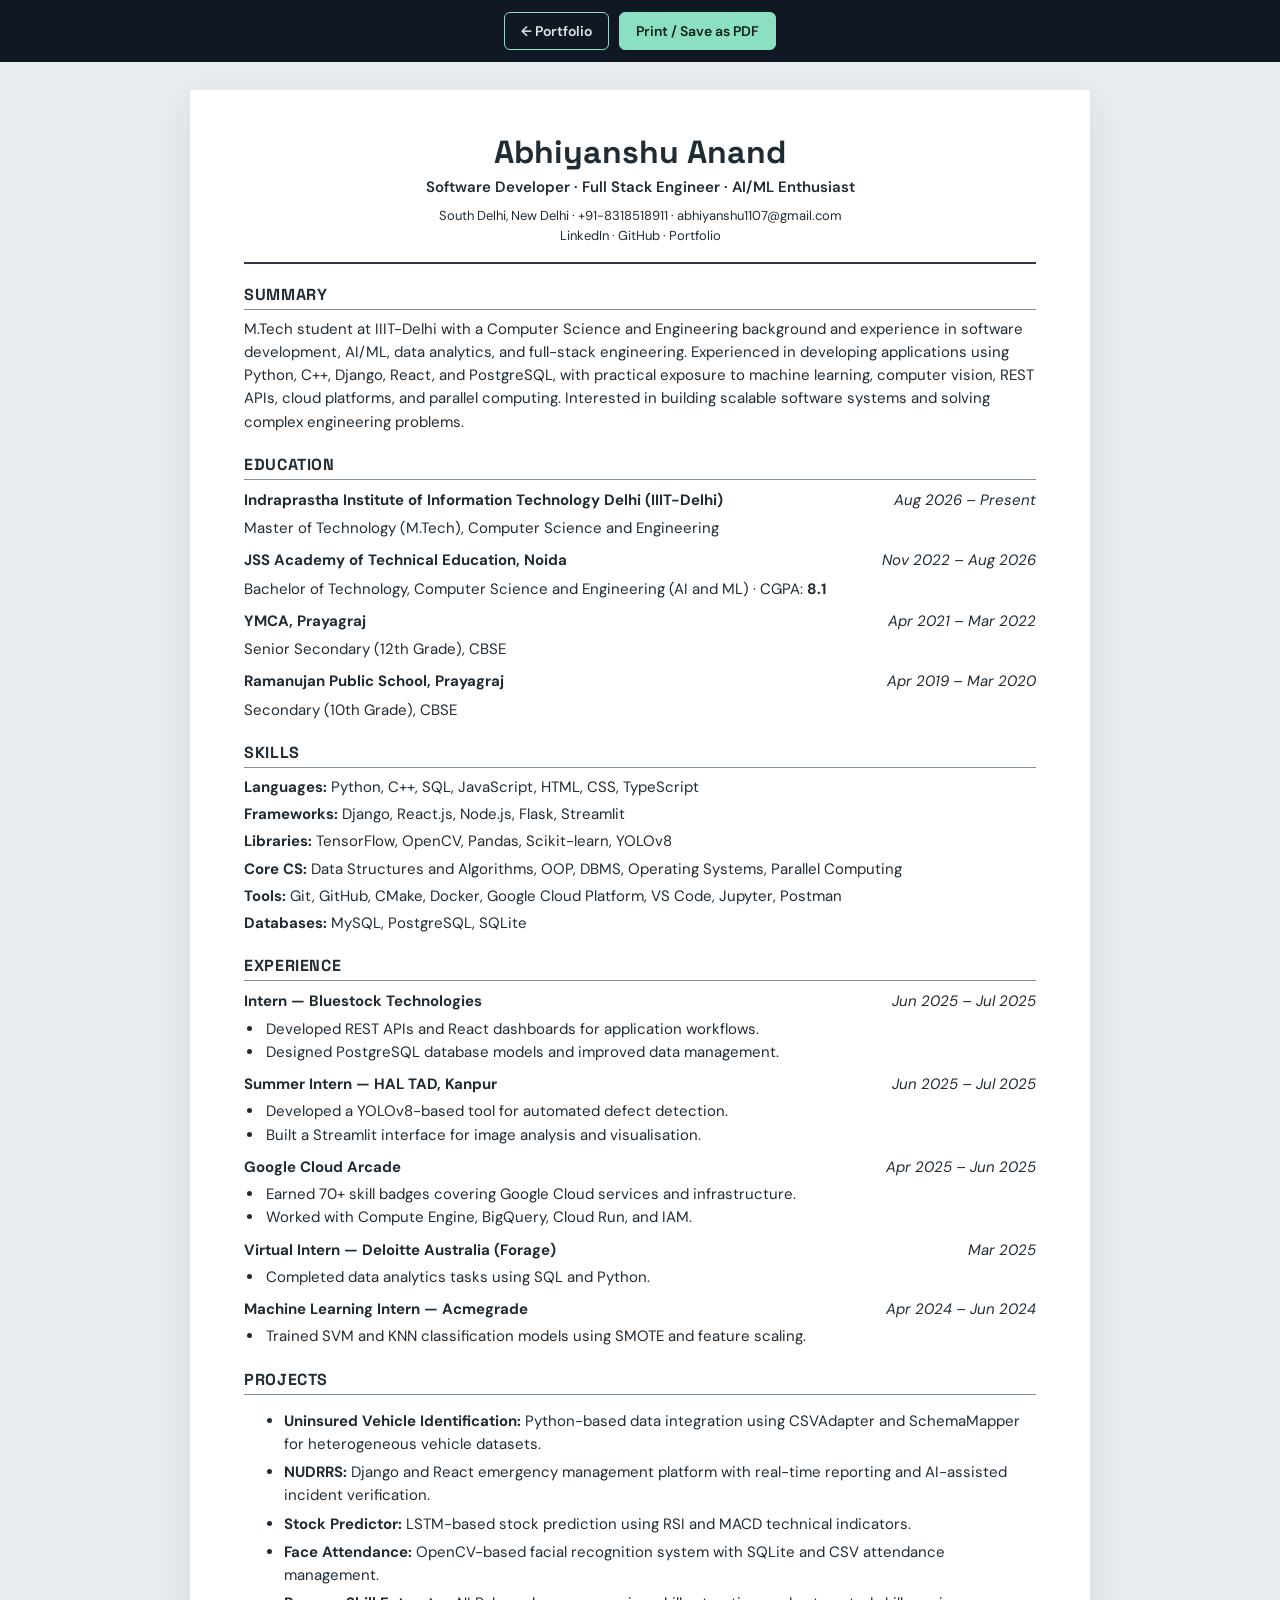
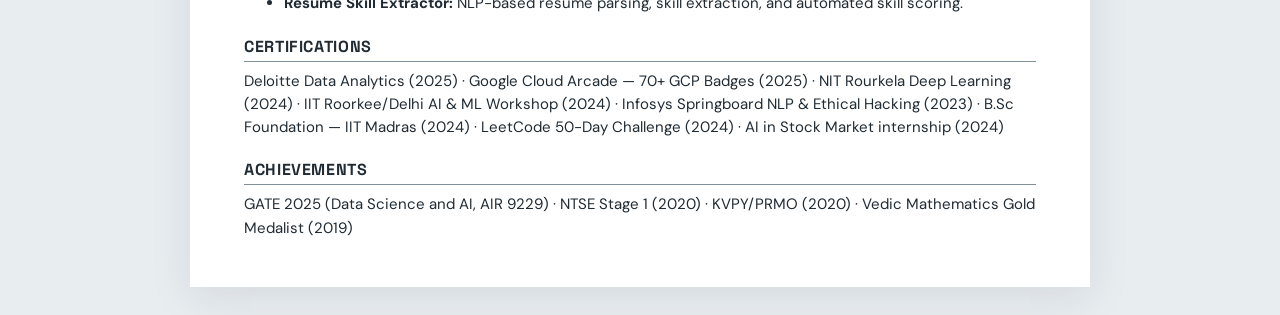
==== resume.html @ 779f6395 "Update portfolio content to match current resume" ====
<!doctype html>
<html lang="en">
<head>
  <meta charset="utf-8">
  <meta name="viewport" content="width=device-width, initial-scale=1">
  <meta name="description" content="Resume of Abhiyanshu Anand — Software Developer, Full Stack Engineer, and AI/ML Enthusiast.">
  <title>Resume | Abhiyanshu Anand</title>
  <link rel="preconnect" href="https://fonts.googleapis.com">
  <link rel="preconnect" href="https://fonts.gstatic.com" crossorigin>
  <link href="https://fonts.googleapis.com/css2?family=DM+Sans:wght@400;500;600;700&family=Space+Grotesk:wght@600;700&display=swap" rel="stylesheet">
  <style>
    *{box-sizing:border-box}body{margin:0;background:#e8edf0;color:#202b34;font:15px/1.55 'DM Sans',sans-serif}.actions{position:sticky;top:0;padding:12px;text-align:center;background:#101923}.actions a,.actions button{display:inline-block;margin:0 5px;padding:9px 16px;border:1px solid #8be0c1;border-radius:6px;background:#8be0c1;color:#10221e;font:600 14px 'DM Sans',sans-serif;text-decoration:none;cursor:pointer}.actions a{background:transparent;color:#dce7e9}.page{width:min(900px,calc(100% - 32px));margin:28px auto;padding:42px 54px;background:#fff;box-shadow:0 10px 40px #17233018}.header{text-align:center;border-bottom:2px solid #263a46;padding-bottom:15px}.header h1{margin:0;font:700 32px 'Space Grotesk',sans-serif}.role{margin:4px 0 7px;font-weight:600}.contact{margin:0;font-size:13px}.contact a{color:inherit;text-decoration:none}.section{margin-top:20px}.section h2{margin:0 0 8px;padding-bottom:4px;border-bottom:1px solid #82909a;font:700 16px 'Space Grotesk',sans-serif;text-transform:uppercase;letter-spacing:.04em}.section p{margin:5px 0}.row{display:flex;justify-content:space-between;gap:15px}.row strong{font-weight:700}.date{white-space:nowrap;font-style:italic}.entry{margin:9px 0}.entry ul{margin:4px 0;padding-left:20px}.entry li{padding-left:2px}.skills p{margin:4px 0}.projects li,.certs li{margin:5px 0}.muted{color:#53616b}
    @media(max-width:600px){.page{margin:14px auto;padding:25px 20px}.row{display:block}.date{display:block}.contact{line-height:1.8}}
    @media print{@page{size:A4;margin:12mm}body{background:#fff;font-size:10pt}.actions{display:none}.page{width:auto;margin:0;padding:0;box-shadow:none}.section{margin-top:13px}.header{padding-bottom:10px}.header h1{font-size:23pt}.section h2{font-size:11pt}.entry,.education-entry{break-inside:avoid}a{color:inherit;text-decoration:none}}
  </style>
</head>
<body>
  <div class="actions"><a href="index.html">← Portfolio</a><button type="button" onclick="window.print()">Print / Save as PDF</button></div>
  <main class="page">
    <header class="header"><h1>Abhiyanshu Anand</h1><p class="role">Software Developer · Full Stack Engineer · AI/ML Enthusiast</p><p class="contact">South Delhi, New Delhi · <a href="tel:+918318518911">+91-8318518911</a> · <a href="mailto:abhiyanshu1107@gmail.com">abhiyanshu1107@gmail.com</a><br><a href="https://www.linkedin.com/in/abhiyanshu-anand-617963281">LinkedIn</a> · <a href="https://github.com/Abhi110704">GitHub</a> · <a href="https://abhi110704.github.io/">Portfolio</a></p></header>
    <section class="section"><h2>Summary</h2><p>M.Tech student at IIIT-Delhi with a Computer Science and Engineering background and experience in software development, AI/ML, data analytics, and full-stack engineering. Experienced in developing applications using Python, C++, Django, React, and PostgreSQL, with practical exposure to machine learning, computer vision, REST APIs, cloud platforms, and parallel computing. Interested in building scalable software systems and solving complex engineering problems.</p></section>
    <section class="section"><h2>Education</h2>
      <div class="entry"><div class="row"><strong>Indraprastha Institute of Information Technology Delhi (IIIT-Delhi)</strong><span class="date">Aug 2026 – Present</span></div><p>Master of Technology (M.Tech), Computer Science and Engineering</p></div>
      <div class="entry"><div class="row"><strong>JSS Academy of Technical Education, Noida</strong><span class="date">Nov 2022 – Aug 2026</span></div><p>Bachelor of Technology, Computer Science and Engineering (AI and ML) · CGPA: <strong>8.1</strong></p></div>
      <div class="entry"><div class="row"><strong>YMCA, Prayagraj</strong><span class="date">Apr 2021 – Mar 2022</span></div><p>Senior Secondary (12th Grade), CBSE</p></div>
      <div class="entry"><div class="row"><strong>Ramanujan Public School, Prayagraj</strong><span class="date">Apr 2019 – Mar 2020</span></div><p>Secondary (10th Grade), CBSE</p></div>
    </section>
    <section class="section skills"><h2>Skills</h2><p><strong>Languages:</strong> Python, C++, SQL, JavaScript, HTML, CSS, TypeScript</p><p><strong>Frameworks:</strong> Django, React.js, Node.js, Flask, Streamlit</p><p><strong>Libraries:</strong> TensorFlow, OpenCV, Pandas, Scikit-learn, YOLOv8</p><p><strong>Core CS:</strong> Data Structures and Algorithms, OOP, DBMS, Operating Systems, Parallel Computing</p><p><strong>Tools:</strong> Git, GitHub, CMake, Docker, Google Cloud Platform, VS Code, Jupyter, Postman</p><p><strong>Databases:</strong> MySQL, PostgreSQL, SQLite</p></section>
    <section class="section"><h2>Experience</h2>
      <div class="entry"><div class="row"><strong>Intern — Bluestock Technologies</strong><span class="date">Jun 2025 – Jul 2025</span></div><ul><li>Developed REST APIs and React dashboards for application workflows.</li><li>Designed PostgreSQL database models and improved data management.</li></ul></div>
      <div class="entry"><div class="row"><strong>Summer Intern — HAL TAD, Kanpur</strong><span class="date">Jun 2025 – Jul 2025</span></div><ul><li>Developed a YOLOv8-based tool for automated defect detection.</li><li>Built a Streamlit interface for image analysis and visualisation.</li></ul></div>
      <div class="entry"><div class="row"><strong>Google Cloud Arcade</strong><span class="date">Apr 2025 – Jun 2025</span></div><ul><li>Earned 70+ skill badges covering Google Cloud services and infrastructure.</li><li>Worked with Compute Engine, BigQuery, Cloud Run, and IAM.</li></ul></div>
      <div class="entry"><div class="row"><strong>Virtual Intern — Deloitte Australia (Forage)</strong><span class="date">Mar 2025</span></div><ul><li>Completed data analytics tasks using SQL and Python.</li></ul></div>
      <div class="entry"><div class="row"><strong>Machine Learning Intern — Acmegrade</strong><span class="date">Apr 2024 – Jun 2024</span></div><ul><li>Trained SVM and KNN classification models using SMOTE and feature scaling.</li></ul></div>
    </section>
    <section class="section projects"><h2>Projects</h2><ul><li><strong>Uninsured Vehicle Identification:</strong> Python-based data integration using CSVAdapter and SchemaMapper for heterogeneous vehicle datasets.</li><li><strong>NUDRRS:</strong> Django and React emergency management platform with real-time reporting and AI-assisted incident verification.</li><li><strong>Stock Predictor:</strong> LSTM-based stock prediction using RSI and MACD technical indicators.</li><li><strong>Face Attendance:</strong> OpenCV-based facial recognition system with SQLite and CSV attendance management.</li><li><strong>Resume Skill Extractor:</strong> NLP-based resume parsing, skill extraction, and automated skill scoring.</li></ul></section>
    <section class="section certs"><h2>Certifications</h2><p>Deloitte Data Analytics (2025) · Google Cloud Arcade — 70+ GCP Badges (2025) · NIT Rourkela Deep Learning (2024) · IIT Roorkee/Delhi AI & ML Workshop (2024) · Infosys Springboard NLP & Ethical Hacking (2023) · B.Sc Foundation — IIT Madras (2024) · LeetCode 50-Day Challenge (2024) · AI in Stock Market internship (2024)</p></section>
    <section class="section"><h2>Achievements</h2><p>GATE 2025 (Data Science and AI, AIR 9229) · NTSE Stage 1 (2020) · KVPY/PRMO (2020) · Vedic Mathematics Gold Medalist (2019)</p></section>
  </main>
</body>
</html>
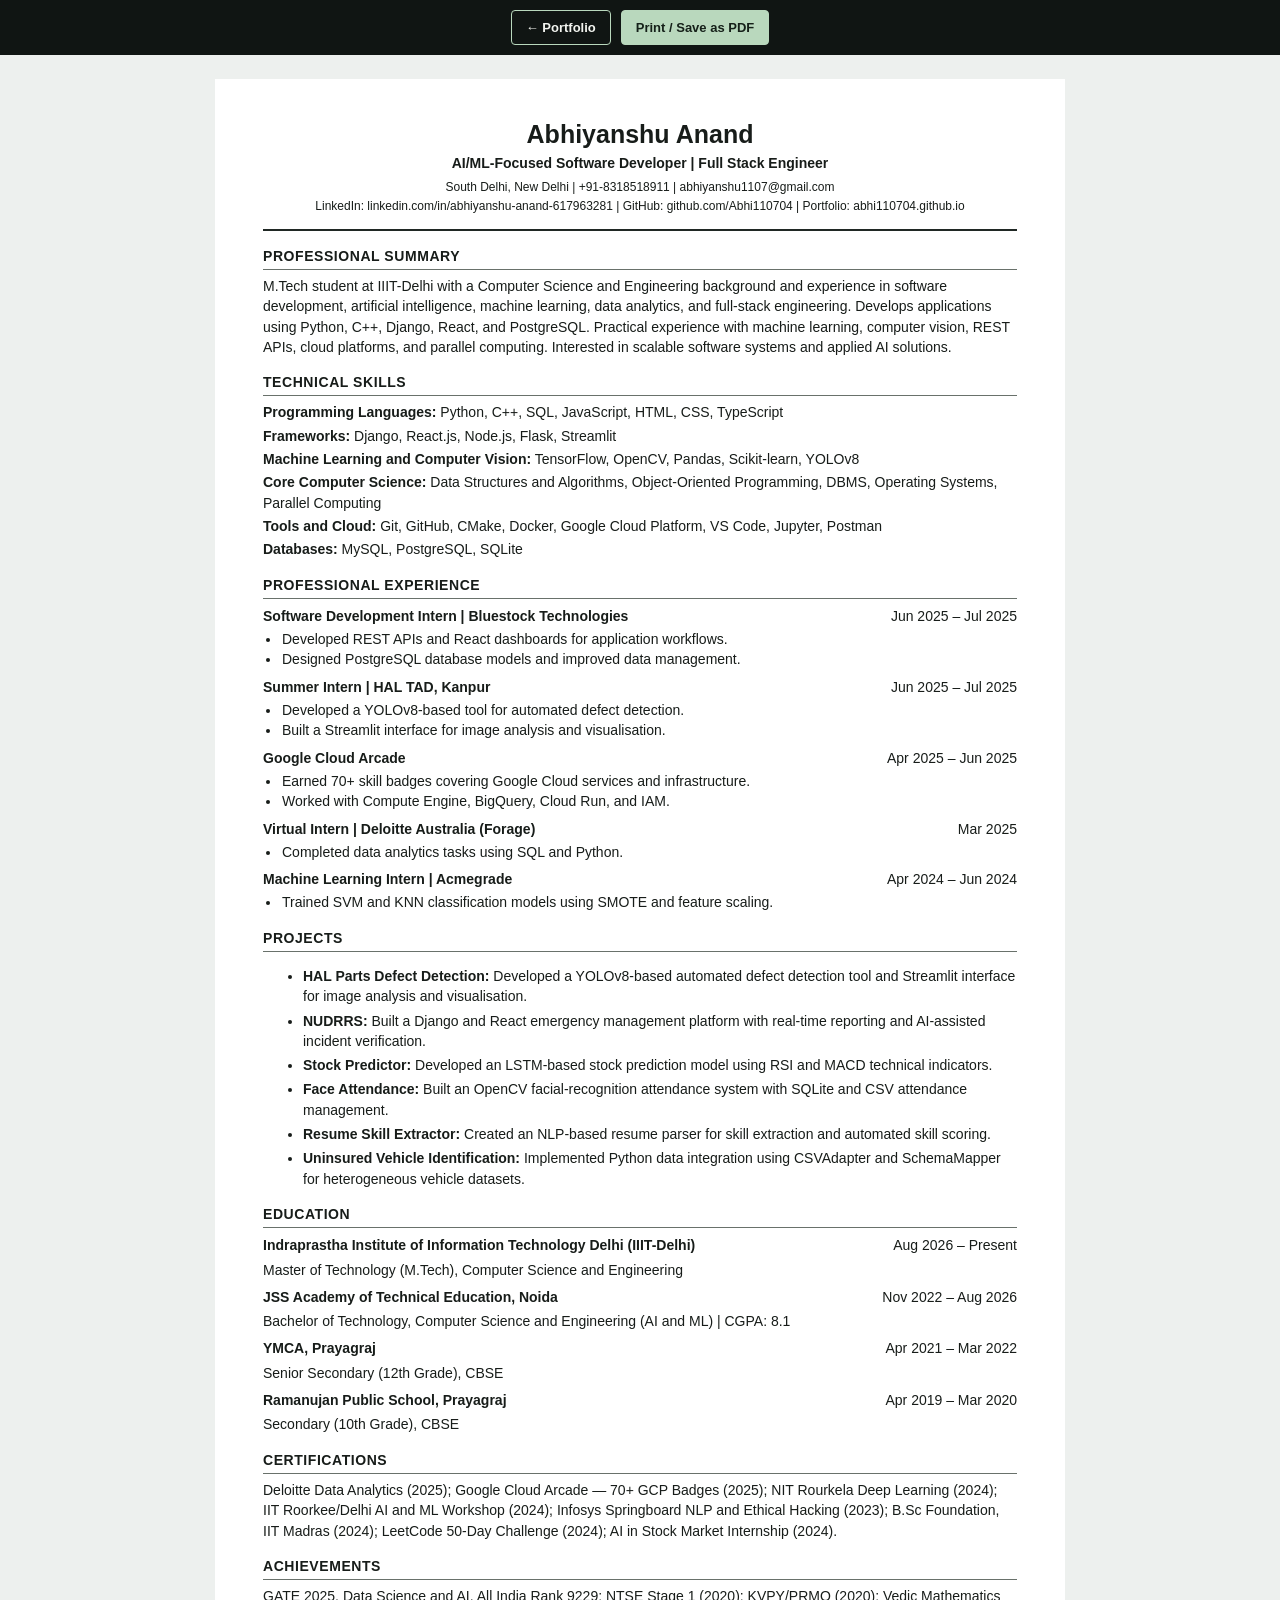
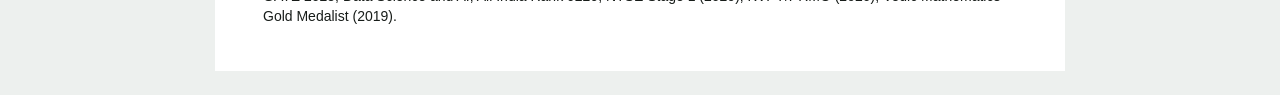
==== commit f02c70c4: "Strengthen recruiter positioning and ATS-compatible resume" ====
--- a/resume.html
+++ b/resume.html
@@ -3,39 +3,50 @@
 <head>
   <meta charset="utf-8">
   <meta name="viewport" content="width=device-width, initial-scale=1">
-  <meta name="description" content="Resume of Abhiyanshu Anand — Software Developer, Full Stack Engineer, and AI/ML Enthusiast.">
-  <title>Resume | Abhiyanshu Anand</title>
-  <link rel="preconnect" href="https://fonts.googleapis.com">
-  <link rel="preconnect" href="https://fonts.gstatic.com" crossorigin>
-  <link href="https://fonts.googleapis.com/css2?family=DM+Sans:wght@400;500;600;700&family=Space+Grotesk:wght@600;700&display=swap" rel="stylesheet">
+  <meta name="description" content="ATS-friendly resume of Abhiyanshu Anand, AI/ML and software developer.">
+  <title>Abhiyanshu Anand - Resume</title>
   <style>
-    *{box-sizing:border-box}body{margin:0;background:#e8edf0;color:#202b34;font:15px/1.55 'DM Sans',sans-serif}.actions{position:sticky;top:0;padding:12px;text-align:center;background:#101923}.actions a,.actions button{display:inline-block;margin:0 5px;padding:9px 16px;border:1px solid #8be0c1;border-radius:6px;background:#8be0c1;color:#10221e;font:600 14px 'DM Sans',sans-serif;text-decoration:none;cursor:pointer}.actions a{background:transparent;color:#dce7e9}.page{width:min(900px,calc(100% - 32px));margin:28px auto;padding:42px 54px;background:#fff;box-shadow:0 10px 40px #17233018}.header{text-align:center;border-bottom:2px solid #263a46;padding-bottom:15px}.header h1{margin:0;font:700 32px 'Space Grotesk',sans-serif}.role{margin:4px 0 7px;font-weight:600}.contact{margin:0;font-size:13px}.contact a{color:inherit;text-decoration:none}.section{margin-top:20px}.section h2{margin:0 0 8px;padding-bottom:4px;border-bottom:1px solid #82909a;font:700 16px 'Space Grotesk',sans-serif;text-transform:uppercase;letter-spacing:.04em}.section p{margin:5px 0}.row{display:flex;justify-content:space-between;gap:15px}.row strong{font-weight:700}.date{white-space:nowrap;font-style:italic}.entry{margin:9px 0}.entry ul{margin:4px 0;padding-left:20px}.entry li{padding-left:2px}.skills p{margin:4px 0}.projects li,.certs li{margin:5px 0}.muted{color:#53616b}
-    @media(max-width:600px){.page{margin:14px auto;padding:25px 20px}.row{display:block}.date{display:block}.contact{line-height:1.8}}
-    @media print{@page{size:A4;margin:12mm}body{background:#fff;font-size:10pt}.actions{display:none}.page{width:auto;margin:0;padding:0;box-shadow:none}.section{margin-top:13px}.header{padding-bottom:10px}.header h1{font-size:23pt}.section h2{font-size:11pt}.entry,.education-entry{break-inside:avoid}a{color:inherit;text-decoration:none}}
+    *{box-sizing:border-box}body{margin:0;background:#edf0ee;color:#171c19;font:14px/1.45 Arial,Helvetica,sans-serif}.actions{position:sticky;top:0;padding:10px;text-align:center;background:#101513}.actions a,.actions button{display:inline-block;margin:0 5px;padding:9px 14px;border:1px solid #b9d8bd;border-radius:4px;background:#b9d8bd;color:#152019;font:600 13px Arial,sans-serif;text-decoration:none;cursor:pointer}.actions a{background:transparent;color:#f2f4ef}.page{width:min(850px,calc(100% - 32px));margin:24px auto;padding:40px 48px;background:#fff}.header{text-align:center;border-bottom:2px solid #202824;padding-bottom:12px}.header h1{margin:0;font-size:25px;line-height:1.2}.role{margin:4px 0;font-weight:700}.contact{margin:5px 0 0;font-size:12px;line-height:1.6}.contact a{color:inherit;text-decoration:none}.section{margin-top:15px}.section h2{margin:0 0 6px;padding-bottom:3px;border-bottom:1px solid #69716b;font-size:14px;text-transform:uppercase;letter-spacing:.04em}.section p{margin:4px 0}.row{display:flex;justify-content:space-between;gap:12px}.date{white-space:nowrap}.entry{margin:7px 0}.entry ul{margin:3px 0;padding-left:18px}.entry li{padding-left:1px}.skills p{margin:3px 0}.projects li,.certs li{margin:4px 0}.education-entry,.entry{break-inside:avoid}
+    @media(max-width:600px){.page{margin:12px auto;padding:24px 18px}.row{display:block}.date{display:block}.contact{line-height:1.8}}
+    @media print{@page{size:A4;margin:12mm}body{background:#fff;font-size:10pt}.actions{display:none}.page{width:auto;margin:0;padding:0}.section{margin-top:11px}.header{padding-bottom:8px}.header h1{font-size:20pt}.section h2{font-size:10.5pt}a{color:inherit;text-decoration:none}}
   </style>
 </head>
 <body>
   <div class="actions"><a href="index.html">← Portfolio</a><button type="button" onclick="window.print()">Print / Save as PDF</button></div>
   <main class="page">
-    <header class="header"><h1>Abhiyanshu Anand</h1><p class="role">Software Developer · Full Stack Engineer · AI/ML Enthusiast</p><p class="contact">South Delhi, New Delhi · <a href="tel:+918318518911">+91-8318518911</a> · <a href="mailto:abhiyanshu1107@gmail.com">abhiyanshu1107@gmail.com</a><br><a href="https://www.linkedin.com/in/abhiyanshu-anand-617963281">LinkedIn</a> · <a href="https://github.com/Abhi110704">GitHub</a> · <a href="https://abhi110704.github.io/">Portfolio</a></p></header>
-    <section class="section"><h2>Summary</h2><p>M.Tech student at IIIT-Delhi with a Computer Science and Engineering background and experience in software development, AI/ML, data analytics, and full-stack engineering. Experienced in developing applications using Python, C++, Django, React, and PostgreSQL, with practical exposure to machine learning, computer vision, REST APIs, cloud platforms, and parallel computing. Interested in building scalable software systems and solving complex engineering problems.</p></section>
+    <header class="header">
+      <h1>Abhiyanshu Anand</h1>
+      <p class="role">AI/ML-Focused Software Developer | Full Stack Engineer</p>
+      <p class="contact">South Delhi, New Delhi | <a href="tel:+918318518911">+91-8318518911</a> | <a href="mailto:abhiyanshu1107@gmail.com">abhiyanshu1107@gmail.com</a><br>
+        <a href="https://www.linkedin.com/in/abhiyanshu-anand-617963281">LinkedIn: linkedin.com/in/abhiyanshu-anand-617963281</a> |
+        <a href="https://github.com/Abhi110704">GitHub: github.com/Abhi110704</a> |
+        <a href="https://abhi110704.github.io/">Portfolio: abhi110704.github.io</a></p>
+    </header>
+    <section class="section"><h2>Professional Summary</h2><p>M.Tech student at IIIT-Delhi with a Computer Science and Engineering background and experience in software development, artificial intelligence, machine learning, data analytics, and full-stack engineering. Develops applications using Python, C++, Django, React, and PostgreSQL. Practical experience with machine learning, computer vision, REST APIs, cloud platforms, and parallel computing. Interested in scalable software systems and applied AI solutions.</p></section>
+    <section class="section"><h2>Technical Skills</h2><div class="skills"><p><strong>Programming Languages:</strong> Python, C++, SQL, JavaScript, HTML, CSS, TypeScript</p><p><strong>Frameworks:</strong> Django, React.js, Node.js, Flask, Streamlit</p><p><strong>Machine Learning and Computer Vision:</strong> TensorFlow, OpenCV, Pandas, Scikit-learn, YOLOv8</p><p><strong>Core Computer Science:</strong> Data Structures and Algorithms, Object-Oriented Programming, DBMS, Operating Systems, Parallel Computing</p><p><strong>Tools and Cloud:</strong> Git, GitHub, CMake, Docker, Google Cloud Platform, VS Code, Jupyter, Postman</p><p><strong>Databases:</strong> MySQL, PostgreSQL, SQLite</p></div></section>
+    <section class="section"><h2>Professional Experience</h2>
+      <div class="entry"><div class="row"><strong>Software Development Intern | Bluestock Technologies</strong><span class="date">Jun 2025 – Jul 2025</span></div><ul><li>Developed REST APIs and React dashboards for application workflows.</li><li>Designed PostgreSQL database models and improved data management.</li></ul></div>
+      <div class="entry"><div class="row"><strong>Summer Intern | HAL TAD, Kanpur</strong><span class="date">Jun 2025 – Jul 2025</span></div><ul><li>Developed a YOLOv8-based tool for automated defect detection.</li><li>Built a Streamlit interface for image analysis and visualisation.</li></ul></div>
+      <div class="entry"><div class="row"><strong>Google Cloud Arcade</strong><span class="date">Apr 2025 – Jun 2025</span></div><ul><li>Earned 70+ skill badges covering Google Cloud services and infrastructure.</li><li>Worked with Compute Engine, BigQuery, Cloud Run, and IAM.</li></ul></div>
+      <div class="entry"><div class="row"><strong>Virtual Intern | Deloitte Australia (Forage)</strong><span class="date">Mar 2025</span></div><ul><li>Completed data analytics tasks using SQL and Python.</li></ul></div>
+      <div class="entry"><div class="row"><strong>Machine Learning Intern | Acmegrade</strong><span class="date">Apr 2024 – Jun 2024</span></div><ul><li>Trained SVM and KNN classification models using SMOTE and feature scaling.</li></ul></div>
+    </section>
+    <section class="section projects"><h2>Projects</h2><ul>
+      <li><strong>HAL Parts Defect Detection:</strong> Developed a YOLOv8-based automated defect detection tool and Streamlit interface for image analysis and visualisation.</li>
+      <li><strong>NUDRRS:</strong> Built a Django and React emergency management platform with real-time reporting and AI-assisted incident verification.</li>
+      <li><strong>Stock Predictor:</strong> Developed an LSTM-based stock prediction model using RSI and MACD technical indicators.</li>
+      <li><strong>Face Attendance:</strong> Built an OpenCV facial-recognition attendance system with SQLite and CSV attendance management.</li>
+      <li><strong>Resume Skill Extractor:</strong> Created an NLP-based resume parser for skill extraction and automated skill scoring.</li>
+      <li><strong>Uninsured Vehicle Identification:</strong> Implemented Python data integration using CSVAdapter and SchemaMapper for heterogeneous vehicle datasets.</li>
+    </ul></section>
     <section class="section"><h2>Education</h2>
       <div class="entry"><div class="row"><strong>Indraprastha Institute of Information Technology Delhi (IIIT-Delhi)</strong><span class="date">Aug 2026 – Present</span></div><p>Master of Technology (M.Tech), Computer Science and Engineering</p></div>
-      <div class="entry"><div class="row"><strong>JSS Academy of Technical Education, Noida</strong><span class="date">Nov 2022 – Aug 2026</span></div><p>Bachelor of Technology, Computer Science and Engineering (AI and ML) · CGPA: <strong>8.1</strong></p></div>
+      <div class="entry"><div class="row"><strong>JSS Academy of Technical Education, Noida</strong><span class="date">Nov 2022 – Aug 2026</span></div><p>Bachelor of Technology, Computer Science and Engineering (AI and ML) | CGPA: 8.1</p></div>
       <div class="entry"><div class="row"><strong>YMCA, Prayagraj</strong><span class="date">Apr 2021 – Mar 2022</span></div><p>Senior Secondary (12th Grade), CBSE</p></div>
       <div class="entry"><div class="row"><strong>Ramanujan Public School, Prayagraj</strong><span class="date">Apr 2019 – Mar 2020</span></div><p>Secondary (10th Grade), CBSE</p></div>
     </section>
-    <section class="section skills"><h2>Skills</h2><p><strong>Languages:</strong> Python, C++, SQL, JavaScript, HTML, CSS, TypeScript</p><p><strong>Frameworks:</strong> Django, React.js, Node.js, Flask, Streamlit</p><p><strong>Libraries:</strong> TensorFlow, OpenCV, Pandas, Scikit-learn, YOLOv8</p><p><strong>Core CS:</strong> Data Structures and Algorithms, OOP, DBMS, Operating Systems, Parallel Computing</p><p><strong>Tools:</strong> Git, GitHub, CMake, Docker, Google Cloud Platform, VS Code, Jupyter, Postman</p><p><strong>Databases:</strong> MySQL, PostgreSQL, SQLite</p></section>
-    <section class="section"><h2>Experience</h2>
-      <div class="entry"><div class="row"><strong>Intern — Bluestock Technologies</strong><span class="date">Jun 2025 – Jul 2025</span></div><ul><li>Developed REST APIs and React dashboards for application workflows.</li><li>Designed PostgreSQL database models and improved data management.</li></ul></div>
-      <div class="entry"><div class="row"><strong>Summer Intern — HAL TAD, Kanpur</strong><span class="date">Jun 2025 – Jul 2025</span></div><ul><li>Developed a YOLOv8-based tool for automated defect detection.</li><li>Built a Streamlit interface for image analysis and visualisation.</li></ul></div>
-      <div class="entry"><div class="row"><strong>Google Cloud Arcade</strong><span class="date">Apr 2025 – Jun 2025</span></div><ul><li>Earned 70+ skill badges covering Google Cloud services and infrastructure.</li><li>Worked with Compute Engine, BigQuery, Cloud Run, and IAM.</li></ul></div>
-      <div class="entry"><div class="row"><strong>Virtual Intern — Deloitte Australia (Forage)</strong><span class="date">Mar 2025</span></div><ul><li>Completed data analytics tasks using SQL and Python.</li></ul></div>
-      <div class="entry"><div class="row"><strong>Machine Learning Intern — Acmegrade</strong><span class="date">Apr 2024 – Jun 2024</span></div><ul><li>Trained SVM and KNN classification models using SMOTE and feature scaling.</li></ul></div>
-    </section>
-    <section class="section projects"><h2>Projects</h2><ul><li><strong>Uninsured Vehicle Identification:</strong> Python-based data integration using CSVAdapter and SchemaMapper for heterogeneous vehicle datasets.</li><li><strong>NUDRRS:</strong> Django and React emergency management platform with real-time reporting and AI-assisted incident verification.</li><li><strong>Stock Predictor:</strong> LSTM-based stock prediction using RSI and MACD technical indicators.</li><li><strong>Face Attendance:</strong> OpenCV-based facial recognition system with SQLite and CSV attendance management.</li><li><strong>Resume Skill Extractor:</strong> NLP-based resume parsing, skill extraction, and automated skill scoring.</li></ul></section>
-    <section class="section certs"><h2>Certifications</h2><p>Deloitte Data Analytics (2025) · Google Cloud Arcade — 70+ GCP Badges (2025) · NIT Rourkela Deep Learning (2024) · IIT Roorkee/Delhi AI & ML Workshop (2024) · Infosys Springboard NLP & Ethical Hacking (2023) · B.Sc Foundation — IIT Madras (2024) · LeetCode 50-Day Challenge (2024) · AI in Stock Market internship (2024)</p></section>
-    <section class="section"><h2>Achievements</h2><p>GATE 2025 (Data Science and AI, AIR 9229) · NTSE Stage 1 (2020) · KVPY/PRMO (2020) · Vedic Mathematics Gold Medalist (2019)</p></section>
+    <section class="section certs"><h2>Certifications</h2><p>Deloitte Data Analytics (2025); Google Cloud Arcade — 70+ GCP Badges (2025); NIT Rourkela Deep Learning (2024); IIT Roorkee/Delhi AI and ML Workshop (2024); Infosys Springboard NLP and Ethical Hacking (2023); B.Sc Foundation, IIT Madras (2024); LeetCode 50-Day Challenge (2024); AI in Stock Market Internship (2024).</p></section>
+    <section class="section"><h2>Achievements</h2><p>GATE 2025, Data Science and AI, All India Rank 9229; NTSE Stage 1 (2020); KVPY/PRMO (2020); Vedic Mathematics Gold Medalist (2019).</p></section>
   </main>
 </body>
 </html>
